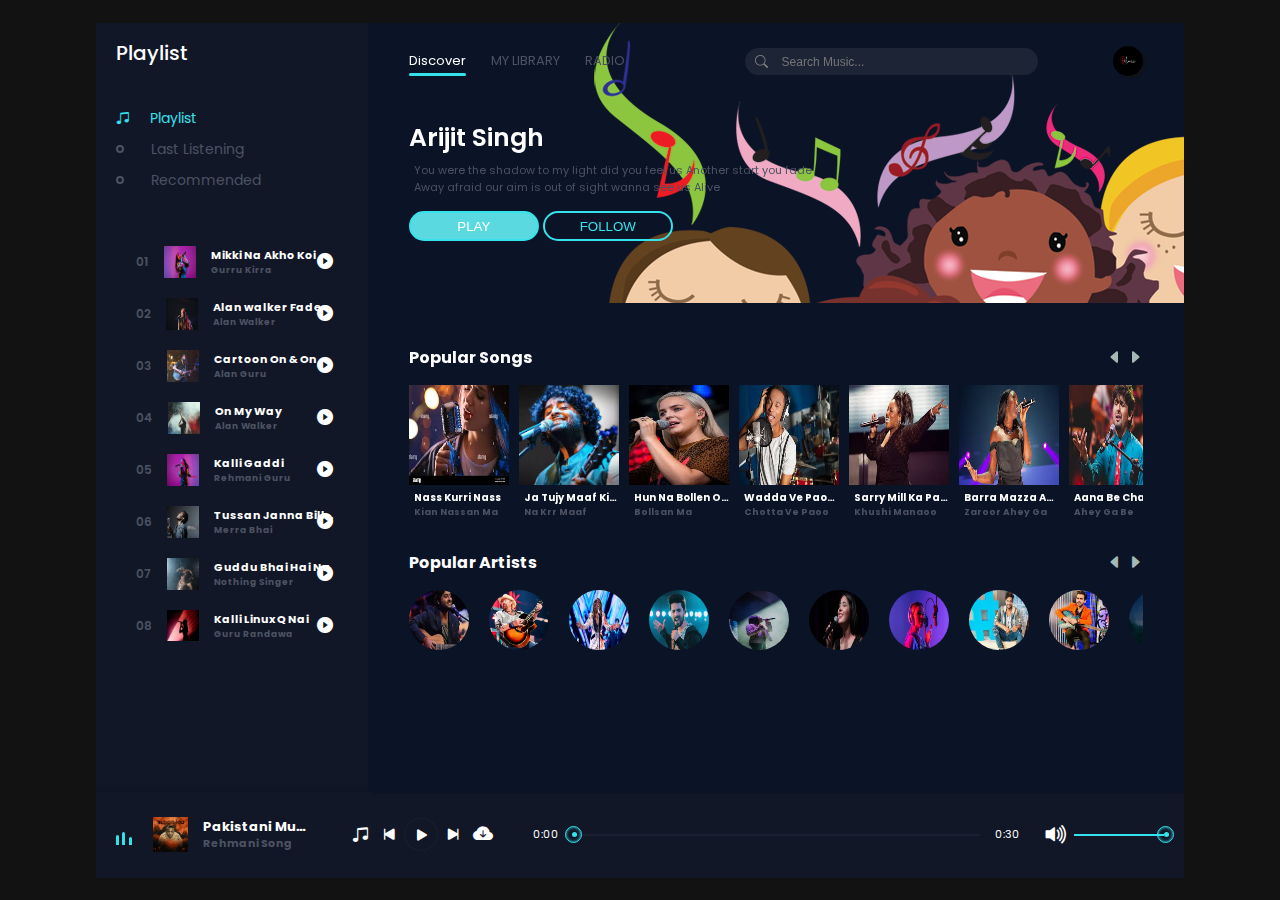
==== arjit.html @ b1fdf52d "Add Albums" ====
<!DOCTYPE html>
<html lang="en">
  <head>
    <meta charset="UTF-8" />
    <meta name="viewport" content="width=device-width, initial-scale=1.0" />
    <link rel="stylesheet" href="style.css" />
    <link
      rel="stylesheet"
      href="https://cdn.jsdelivr.net/npm/bootstrap-icons@1.10.5/font/bootstrap-icons.css"
    />
    <title>SPOTIFY CLONE</title>
    <style>
      header .song_side::before {
        position: absolute;
        width: 100%;
        height: 300px;
        background: url("arjit_bg.png");
        background-repeat: no-repeat;
        margin-left: 200px;
        margin-top: -20px;
        z-index: -1;
      }
    </style>
  </head>
  <body>
    <header>
      <div class="menu_side">
        <h1>Playlist</h1>
        <div class="playlist">
          <h4 class="active">
            <span></span><i class="bi bi-music-note-beamed"></i>Playlist
          </h4>
          <h4>
            <span></span><i class="bi bi-music-note-beamed"></i>Last Listening
          </h4>
          <h4>
            <span></span><i class="bi bi-music-note-beamed"></i>Recommended
          </h4>
        </div>
        <div class="menu_song">
          <li class="songItem">
            <span>01</span>
            <img src="img/1.jpg" alt="1 image" />
            <h5>
              On My Way <br />
              <div class="subtitle">Alan Walker</div>
            </h5>
            <i class="bi playListPlay bi-play-circle-fill" id="1"></i>
          </li>

          <!-- Next Song -->
          <li class="songItem">
            <span>02</span>
            <img src="img/1.jpg" alt="2 image" />
            <h5>
              On My Way <br />
              <div class="subtitle">Alan Walker</div>
            </h5>
            <i class="bi playListPlay bi-play-circle-fill" id="2"></i>
          </li>

          <li class="songItem">
            <span>03</span>
            <img src="img/1.jpg" alt="3 image" />
            <h5>
              On My Way <br />
              <div class="subtitle">Alan Walker</div>
            </h5>
            <i class="bi playListPlay bi-play-circle-fill" id="3"></i>
          </li>

          <li class="songItem">
            <span>04</span>
            <img src="img/1.jpg" alt="4 image" />
            <h5>
              On My Way <br />
              <div class="subtitle">Alan Walker</div>
            </h5>
            <i class="bi playListPlay bi-play-circle-fill" id="4"></i>
          </li>

          <li class="songItem">
            <span>05</span>
            <img src="img/1.jpg" alt="5 image" />
            <h5>
              On My Way <br />
              <div class="subtitle">Alan Walker</div>
            </h5>
            <i class="bi playListPlay bi-play-circle-fill" id="5"></i>
          </li>

          <li class="songItem">
            <span>06</span>
            <img src="img/1.jpg" alt="6 image" />
            <h5>
              On My Way <br />
              <div class="subtitle">Alan Walker</div>
            </h5>
            <i class="bi playListPlay bi-play-circle-fill" id="6"></i>
          </li>

          <li class="songItem">
            <span>07</span>
            <img src="img/1.jpg" alt="7 image" />
            <h5>
              On My Way <br />
              <div class="subtitle">Alan Walker</div>
            </h5>
            <i class="bi playListPlay bi-play-circle-fill" id="7"></i>
          </li>

          <li class="songItem">
            <span>08</span>
            <img src="img/1.jpg" alt="8 image" />
            <h5>
              On My Way <br />
              <div class="subtitle">Alan Walker</div>
            </h5>
            <i class="bi playListPlay bi-play-circle-fill" id="8"></i>
          </li>

          <li class="songItem">
            <span>09</span>
            <img src="img/1.jpg" alt="9 image" />
            <h5>
              On My Way <br />
              <div class="subtitle">Alan Walker</div>
            </h5>
            <i class="bi playListPlay bi-play-circle-fill" id="9"></i>
          </li>

          <li class="songItem">
            <span>10</span>
            <img src="img/1.jpg" alt="10 image" />
            <h5>
              On My Way <br />
              <div class="subtitle">Alan Walker</div>
            </h5>
            <i class="bi playListPlay bi-play-circle-fill" id="10"></i>
          </li>

          <li class="songItem">
            <span>11</span>
            <img src="img/1.jpg" alt="11 image" />
            <h5>
              On My Way <br />
              <div class="subtitle">Alan Walker</div>
            </h5>
            <i class="bi playListPlay bi-play-circle-fill" id="11"></i>
          </li>

          <li class="songItem">
            <span>12</span>
            <img src="img/1.jpg" alt="12 image" />
            <h5>
              On My Way <br />
              <div class="subtitle">Alan Walker</div>
            </h5>
            <i class="bi playListPlay bi-play-circle-fill" id="12"></i>
          </li>

          <li class="songItem">
            <span>13</span>
            <img src="img/13.jpg" alt="12 image" />
            <h5>
              On My Way <br />
              <div class="subtitle">Alan Walker</div>
            </h5>
            <i class="bi playListPlay bi-play-circle-fill" id="13"></i>
          </li>

          <li class="songItem">
            <span>14</span>
            <img src="img/1.jpg" alt="14 image" />
            <h5>
              On My Way <br />
              <div class="subtitle">Alan Walker</div>
            </h5>
            <i class="bi playListPlay bi-play-circle-fill" id="14"></i>
          </li>

          <li class="songItem">
            <span>15</span>
            <img src="img/1.jpg" alt="15 image" />
            <h5>
              On My Way <br />
              <div class="subtitle">Alan Walker</div>
            </h5>
            <i class="bi playListPlay bi-play-circle-fill" id="15"></i>
          </li>

          <li class="songItem">
            <span>16</span>
            <img src="img/1.jpg" alt="16 image" />
            <h5>
              On My Way <br />
              <div class="subtitle">Alan Walker</div>
            </h5>
            <i class="bi playListPlay bi-play-circle-fill" id="16"></i>
          </li>

          <li class="songItem">
            <span>17</span>
            <img src="img/1.jpg" alt="17 image" />
            <h5>
              On My Way <br />
              <div class="subtitle">Alan Walker</div>
            </h5>
            <i class="bi playListPlay bi-play-circle-fill" id="17"></i>
          </li>

          <li class="songItem">
            <span>18</span>
            <img src="img/1.jpg" alt="18 image" />
            <h5>
              On My Way <br />
              <div class="subtitle">Alan Walker</div>
            </h5>
            <i class="bi playListPlay bi-play-circle-fill" id="18"></i>
          </li>

          <li class="songItem">
            <span>19</span>
            <img src="img/1.jpg" alt="19 image" />
            <h5>
              On My Way <br />
              <div class="subtitle">Alan Walker</div>
            </h5>
            <i class="bi playListPlay bi-play-circle-fill" id="19"></i>
          </li>

          <li class="songItem">
            <span>20</span>
            <img src="img/1.jpg" alt="20 image" />
            <h5>
              On My Way <br />
              <div class="subtitle">Alan Walker</div>
            </h5>
            <i class="bi playListPlay bi-play-circle-fill" id="20"></i>
          </li>
        </div>
      </div>

      <div class="song_side">
        <nav>
          <ul>
            <li>Discover <span></span></li>
            <li>MY LIBRARY</li>
            <li>RADIO</li>
          </ul>
          <div class="search">
            <i class="bi bi-search"></i>
            <input type="text" placeholder="Search Music..." />
          </div>
          <div class="user">
            <img src="img/29.jpg" alt="" />
          </div>
        </nav>
        <div class="content">
          <h1>Arijit Singh</h1>
          <p>
            You were the shadow to my light did you feel us Another start you
            fade <br />
            Away afraid our aim is out of sight wanna see us Alive
          </p>
          <div class="buttons">
            <button>PLAY</button>
            <button>FOLLOW</button>
          </div>
        </div>

        <div class="popular_song">
          <div class="h4">
            <h4>Popular Songs</h4>
            <div class="btn_s">
              <i class="bi bi-caret-left-fill" id="pop_song_left"></i>
              <i class="bi bi-caret-right-fill" id="pop_song_right"></i>
            </div>
          </div>
          <div class="pop_song">
            <li class="songItem">
              <div class="img_play">
                <img src="img/1.jpg" alt="21 image" />
                <i class="bi playListPlay bi-play-circle-fill" id="21"></i>
              </div>
              <h5>
                On My Way <br />
                <div class="subtitle">Alan Walker</div>
              </h5>
            </li>

            <li class="songItem">
              <div class="img_play">
                <img src="img/1.jpg" alt="22 image" />
                <i class="bi playListPlay bi-play-circle-fill" id="22"></i>
              </div>
              <h5>
                On My Way <br />
                <div class="subtitle">Alan Walker</div>
              </h5>
            </li>

            <li class="songItem">
              <div class="img_play">
                <img src="img/1.jpg" alt="23 image" />
                <i class="bi playListPlay bi-play-circle-fill" id="23"></i>
              </div>
              <h5>
                On My Way <br />
                <div class="subtitle">Alan Walker</div>
              </h5>
            </li>

            <li class="songItem">
              <div class="img_play">
                <img src="img/1.jpg" alt="24 image" />
                <i class="bi playListPlay bi-play-circle-fill" id="24"></i>
              </div>
              <h5>
                On My Way <br />
                <div class="subtitle">Alan Walker</div>
              </h5>
            </li>

            <li class="songItem">
              <div class="img_play">
                <img src="img/1.jpg" alt="25 image" />
                <i class="bi playListPlay bi-play-circle-fill" id="25"></i>
              </div>
              <h5>
                On My Way <br />
                <div class="subtitle">Alan Walker</div>
              </h5>
            </li>

            <li class="songItem">
              <div class="img_play">
                <img src="img/1.jpg" alt="26 image" />
                <i class="bi playListPlay bi-play-circle-fill" id="26"></i>
              </div>
              <h5>
                On My Way <br />
                <div class="subtitle">Alan Walker</div>
              </h5>
            </li>

            <li class="songItem">
              <div class="img_play">
                <img src="img/1.jpg" alt="27 image" />
                <i class="bi playListPlay bi-play-circle-fill" id="27"></i>
              </div>
              <h5>
                On My Way <br />
                <div class="subtitle">Alan Walker</div>
              </h5>
            </li>

            <li class="songItem">
              <div class="img_play">
                <img src="img/1.jpg" alt="28 image" />
                <i class="bi playListPlay bi-play-circle-fill" id="28"></i>
              </div>
              <h5>
                On My Way <br />
                <div class="subtitle">Alan Walker</div>
              </h5>
            </li>

            <li class="songItem">
              <div class="img_play">
                <img src="img/1.jpg" alt="29 image" />
                <i class="bi playListPlay bi-play-circle-fill" id="29"></i>
              </div>
              <h5>
                On My Way <br />
                <div class="subtitle">Alan Walker</div>
              </h5>
            </li>

            <li class="songItem">
              <div class="img_play">
                <img src="img/1.jpg" alt="30 image" />
                <i class="bi playListPlay bi-play-circle-fill" id="30"></i>
              </div>
              <h5>
                On My Way <br />
                <div class="subtitle">Alan Walker</div>
              </h5>
            </li>
          </div>
        </div>

        <div class="popular_artists">
          <div class="h4">
            <h4>Popular Artists</h4>
            <div class="btn_s">
              <i class="bi bi-caret-left-fill" id="pop_art_left"></i>
              <i class="bi bi-caret-right-fill" id="pop_art_right"></i>
            </div>
          </div>
          <div class="item Artists_bx">
            <li>
              <img src="img/arjit_sing.jpg" alt="" />
            </li>

            <li>
              <img src="img/cartoon.jpg" alt="" />
            </li>

            <li>
              <img src="img/kalla.jpg" alt="" />
            </li>

            <li>
              <img src="img/kalli.jpg" alt="" />
            </li>

            <li>
              <img src="img/chall.jpg" alt="" />
            </li>

            <li>
              <img src="img/challi.jpg" alt="" />
            </li>

            <li>
              <img src="img/dinalli.jpg" alt="" />
            </li>

            <li>
              <img src="img/gilgit.jpg" alt="" />
            </li>

            <li>
              <img src="img/imran.jpg" alt="" />
            </li>

            <li>
              <img src="img/jaa.jpg" alt="" />
            </li>

            <li>
              <img src="img/jackson.jpg" alt="" />
            </li>

            <li>
              <img src="img/oyee.jpg" alt="" />
            </li>

            <li>
              <img src="img/naina.jpg" alt="" />
            </li>

            <li>
              <img src="img/micle.jpg" alt="" />
            </li>

            <li>
              <img src="img/jaa.jpg" alt="" />
            </li>

            <li>
              <img src="img/chall.jpg" alt="" />
            </li>

            <li>
              <img src="img/micle.jpg" alt="" />
            </li>

            <li>
              <img src="img/cartoon.jpg" alt="" />
            </li>
          </div>
        </div>
      </div>

      <div class="master_play">
        <div class="wave" id="wave">
          <div class="wave1"></div>
          <div class="wave1"></div>
          <div class="wave1"></div>
        </div>
        <img src="img/9.jpg" alt="" id="poster_master_play" />
        <h5 id="title">
          Pakistani Munda
          <div class="subtitle">Rehmani Song</div>
        </h5>
        <div class="icon">
          <i class="bi shuffle bi-music-note-beamed">next</i>
          <i class="bi bi-skip-start-fill" id="back"></i>
          <i class="bi bi-play-fill" id="masterPlay"></i>
          <i class="bi bi-skip-end-fill" id="next"></i>
          <a href="" download id="download_music"
            ><i class="bi bi-cloud-arrow-down-fill"></i
          ></a>
        </div>
        <span id="currentStart">0:00</span>
        <div class="bar">
          <input type="range" id="seek" min="0" max="100" />
          <div class="bar2" id="bar2"></div>
          <div class="dot"></div>
        </div>
        <span id="currentEnd">0:30</span>
        <div class="vol">
          <i class="bi bi-volume-up-fill" id="vol_icon"></i>
          <input type="range" min="0" max="100" id="vol" />
          <div class="vol_bar"></div>
          <div class="dot" id="vol_dot"></div>
        </div>
      </div>
    </header>
    <script src="arijit.js"></script>
  </body>
</html>
---- style.css ----
/** Google Font 'Poppins' */

@import url('https://fonts.googleapis.com/css2?family=Poppins:ital,wght@0,100;0,200;0,300;0,400;0,500;0,600;0,700;0,800;0,900;1,100;1,200;1,300;1,400;1,500;1,600;1,700;1,800;1,900&display=swap');


* {
    padding: 0;
    margin: 0;
    box-sizing: border-box;
}

body {
    font-family: "Poppins", sans-serif;
    width: 100%;
    height: 100vh;
    background: #121213;
    display: grid;
    place-items: center;
}

header {
    position: relative;
    width: 85%;
    height: 95%;
    /* border: 1px solid #fff; */
    display: flex;
    flex-wrap: wrap;
    overflow: hidden;
}

header .menu_side,
.song_side {
    width: 25%;
    height: 90%;
    /* border: 1px solid #fff; */
    background: #111727;
    box-shadow: 5px 0px 2px #090f1f;
    color: #fff;
}

header .song_side {
    width: 75%;
    background: #0b1327;
}

header .master_play {
    width: 100%;
    height: 10%;
    /* border: 1px solid #fff; */
    background: #111727;
    box-shadow: 0px 3px 8px #090f1f;
}

header .menu_side h1 {
    font-size: 20px;
    margin: 15px 0px 0px 20px;
    font-weight: 500;
}

header .menu_side .playlist {
    margin: 40px 0px 0px 20px;
}

header .menu_side .playlist h4 {
    font-size: 14px;
    font-weight: 400;
    padding-bottom: 10px;
    color: #4c5262;
    cursor: pointer;
    display: flex;
    align-items: center;
    transition: .3s linear;
}


header .menu_side .playlist h4:hover {
    color: #fff;
}

header .menu_side .playlist h4 span {
    position: relative;
    margin-right: 35px;
}

header .menu_side .playlist h4 span::before {
    content: '';
    position: absolute;
    width: 4px;
    height: 4px;
    border: 2px solid #4c5262;
    border-radius: 50%;
    top: -4px;
    transition: .3s linear;
}

header .menu_side .playlist h4:hover span::before {
    border: 2px solid #fff;
}


header .menu_side .playlist h4 .bi {
    display: none;
}

header .menu_side .playlist .active {
    color: #36e2ec;
}

header .menu_side .playlist .active span {
    display: none;
}

header .menu_side .playlist .active .bi {
    display: flex;
    margin-right: 20px;
}

header .menu_side .menu_song {
    width: 100%;
    height: 420px;
    /* border: 1px solid #fff; */
    margin-top: 20px;
    padding: 20px;
    overflow: auto;
}

header .menu_side .menu_song::-webkit-scrollbar {
    display: none;
}


header .menu_side .menu_song li {
    list-style-type: none;
    position: relative;
    padding: 5px 0px 5px 20px;
    display: flex;
    align-items: center;
    margin-bottom: 10px;
    cursor: pointer;
    transition: .3s linear;
}

header .menu_side .menu_song li:hover {
    background: rgb(105, 105, 105, .1);
}

header .menu_side .menu_song li span {
    font-size: 12px;
    font-weight: 600;
    color: #4c5262;
}

header .menu_side .menu_song li img {
    width: 32px;
    height: 32px;
    margin-left: 15px;
}

header .menu_side .menu_song li h5 {
    font-size: 11px;
    margin-left: 15px;
    width: 120px;
    /* border: 1px solid #fff; */
    overflow: hidden;
    text-overflow: ellipsis;
    white-space: nowrap;
}

header .menu_side .menu_song li .subtitle {
    font-size: 9px;
    color: #4c5262;
}

header .menu_side .menu_song li .bi {
    position: absolute;
    right: 15px;
}

header .master_play {
    display: flex;
    align-items: center;
    padding: 0px 20px;
}

header .master_play .wave {
    width: 30px;
    height: 30px;
    /* border: 1px solid #fff; */
    padding-bottom: 5px;
    display: flex;
    align-items: flex-end;
    margin-right: 10px;
}

header .master_play .wave .wave1 {
    width: 3px;
    height: 10px;
    background: #36e2e6;
    margin-right: 3px;
    border-radius: 10px 10px 0px 0px;
    /* animation: wave .3s linear infinite; */
}

header .master_play .wave .wave1:nth-child(2) {
    height: 13px;
    margin-right: 3.5px;
    animation-delay: .4s;
}

header .master_play .wave .wave1:nth-child(3) {
    height: 8px;
    animation-delay: .8s;
}


/* javaScript Classes */
header .master_play .active1 .wave1 {
    animation: wave .5s linear infinite;
}

header .master_play .active1 .wave1:nth-child(2) {
    animation-delay: .4s;
}

header .master_play .active1 .wave1:nth-child(3) {
    animation-delay: .8s;
}




@keyframes wave {
    0% {
        height: 10px;
    }

    50% {
        height: 15px;
    }

    100% {
        height: 10px;
    }

}


header .master_play img {
    width: 35px;
    height: 35px;
}


header .master_play h5 {
    width: 120px;
    /* border: 1px solid #fff; */
    margin-left: 15px;
    color: #fff;
    line-height: 17px;
    overflow: hidden;
    text-overflow: ellipsis;
    white-space: nowrap;
    font-size: 13px;
}

header .master_play h5 .subtitle {
    font-size: 11px;
    color: #4c5262;
    width: 100%;
    overflow: hidden;
    text-overflow: ellipsis;
    white-space: nowrap;
}


header .master_play .icon {
    font-size: 20px;
    color: #fff;
    margin: 0px 20px 0px 40px;
    outline: none;
    display: flex;
    align-items: center;

}


header .master_play .icon .bi {
    cursor: pointer;
    outline: none;
}

header .master_play .icon .shuffle {
    font-size: 17px;
    margin-right: 10px;
    width: 17.5px;
    overflow: hidden;
    display: flex;
    align-items: center;
}

header .master_play .icon #download_music {
    text-decoration: none;
    color: #fff;
    font-size: 20px;
    margin-left: 10px;
}

header .master_play .icon .bi:nth-child(3) {
    border: 1px solid rgb(105, 105, 105, .1);
    border-radius: 50%;
    padding: 1px 5px 0px 7px;
    margin: 0px 5px;
}

header .master_play span {
    color: #fff;
    width: 32px;
    /* border: 1px solid #fff; */
    font-size: 11px;
    font-weight: 400;
}

header .master_play #currentStart {
    margin: 0px 0px 0px 20px;
}

header .master_play .bar {
    position: relative;
    width: 43%;
    height: 2px;
    background: rgb(105, 105, 170, .1);
    margin: 0px 15px 0px 10px;
}

header .master_play .bar .bar2 {
    position: absolute;
    background: #36e2ec;
    width: 0%;
    height: 100%;
    top: 0;
    transition: 1s linear;
}

header .master_play .bar .dot {
    position: absolute;
    width: 5px;
    height: 5px;
    background: #36e2ec;
    border-radius: 50%;
    left: 0%;
    top: -1.5px;
    transition: 1s linear;
}

header .master_play .bar .dot::before {
    content: '';
    position: absolute;
    width: 15px;
    height: 15px;
    border: 1px solid #36e2ec;
    border-radius: 50%;
    left: -7px;
    top: -5.8px;
    box-shadow: inset 0px 0px 3px #36e2ec;
}

header .master_play .bar input {
    position: absolute;
    width: 100%;
    top: -7px;
    left: 0;
    cursor: pointer;
    z-index: 999999999999999999999999999999999999999999999999999;
    /* transition: 3s linear; */
    opacity: 0;
}

header .master_play .vol {
    position: relative;
    width: 100px;
    height: 2px;
    background: rgb(105, 105, 170, .1);
    margin-left: 50px;
}

header .master_play .vol .bi {
    position: absolute;
    color: #fff;
    font-size: 25px;
    top: -17px;
    left: -30px;
}

header .master_play .vol input {
    position: absolute;
    width: 100%;
    top: -8px;
    left: 0;
    cursor: pointer;
    z-index: 999999999999999999999999999999999;
    opacity: 0;
}

header .master_play .vol .vol_bar {
    position: absolute;
    background: #36e2ec;
    width: 100%;
    height: 100%;
    top: 0;
    transition: 1s linear;
}

header .master_play .vol .dot {
    position: absolute;
    width: 5px;
    height: 5px;
    background: #36e2ec;
    border-radius: 50%;
    left: 100%;
    top: -1.5px;
    transition: 1s linear;
}

header .master_play .vol .dot::before {
    content: '';
    position: absolute;
    width: 15px;
    height: 15px;
    border: 1px solid #36e2ec;
    border-radius: 50%;
    left: -7px;
    top: -5.8px;
    box-shadow: inset 0px 0px 3px #36e2ec;
}

header .song_side {
    z-index: 2;
}

header .song_side::before {
    content: '';
    position: absolute;
    width: 100%;
    height: 300px;
    background: url('bg.png');
    background-repeat: no-repeat;
    margin-left: 300px;
    margin-top: -40px;
    z-index: -1;
}

header .song_side nav {
    width: 90%;
    height: 10%;
    /* border: 1px solid #fff; */
    margin: auto;
    display: flex;
    align-items: center;
    justify-content: space-between;
}

header .song_side nav ul {
    display: flex;
}

header .song_side nav ul li {
    list-style: none;
    position: relative;
    font-size: 13px;
    color: #4c5262;
    margin-right: 25px;
    cursor: pointer;
    transition: .3s linear;
}

header .song_side nav ul li:hover {
    color: #fff;
}

header .song_side nav ul li:nth-child(1) {
    color: #fff;
}

header .song_side nav ul li span {
    position: absolute;
    width: 100%;
    height: 2.5px;
    background: #36e2ec;
    bottom: -5px;
    left: 0;
    border-radius: 20px;
}

header .song_side nav .search {
    position: relative;
    width: 40%;
    padding: 1px 10px;
    border-radius: 20px;
    /* border: 1px solid #fff; */
    color: grey;
}

header .song_side nav .search::before {
    content: '';
    position: absolute;
    width: 100%;
    height: 100%;
    background: rgb(184, 184, 184, .1);
    border-radius: 20px;
    backdrop-filter: blur(5px);
    z-index: -1;
}

header .song_side nav .search .bi {
    font-size: 13px;
    padding: 3px 0px 0px 10px;
}

header .song_side nav .search input {
    background: none;
    border: none;
    outline: none;
    padding: 0px 10px;
    color: #fff;
    font-size: 12px;
}

header .song_side nav .user {
    position: relative;
    width: 30px;
    height: 30px;
    /* border: 1px solid #fff; */
    border-radius: 50%;
    cursor: pointer;
}

header .song_side nav img {
    width: 100%;
    height: 100%;
    border-radius: 50%;
    box-shadow: 2px 2px 2px #121213;
}

header .song_side .content {
    width: 90%;
    height: 30%;
    /* border: 1px solid #fff; */
    margin: auto;
    padding-top: 20px;
    /* color: #fff; */
}

header .song_side .content h1 {
    font-size: 25px;
    font-weight: 600;
}

header .song_side .content p {
    font-size: 11px;
    font-weight: 400;
    color: #4c5262;
    margin: 5px;
}

header .song_side .content .buttons {
    margin-top: 15px;
}

header .song_side .content .buttons button {
    width: 130px;
    height: 30px;
    border: 2px solid #36e2ec;
    outline: none;
    border-radius: 20px;
    background: #5adae0;
    color: #fff;
    cursor: pointer;
    transition: .3s linear;
}

header .song_side .content .buttons button:hover {
    background: none;
    color: #36e2ec;
}

header .song_side .content .buttons button:nth-child(2) {
    background: none;
    color: #36e2ec;
}

header .song_side .content .buttons button:nth-child(2):hover {
    background: #36e2ec;
    color: #fff;
}


header .song_side .popular_song {
    width: 90%;
    height: auto;
    margin: auto;
    margin-top: 15px;
    /* border: 1px solid #fff; */
}

header .song_side .popular_song .h4 {
    display: flex;
    align-items: center;
    justify-content: space-between;
}

header .song_side .popular_song .h4 .bi {
    color: #a4b8b4;
    cursor: pointer;
    transition: .3s linear;
}

header .song_side .popular_song .h4 .bi:hover {
    color: #fff;
}

header .song_side .popular_song .pop_song {
    width: 100%;
    height: 150px;
    margin-top: 15px;
    display: flex;
    /* border: 1px solid #fff; */
    overflow: auto;
    scroll-behavior: smooth;
}

header .song_side .popular_song .pop_song::-webkit-scrollbar {
    display: none;
}

header .song_side .popular_song .pop_song li {
    min-width: 100px;
    height: 140px;
    list-style-type: none;
    margin-right: 10px;
    transition: .3s linear;
}

header .song_side .popular_song .pop_song li:hover {
    background: rgb(105, 105, 170, .1);
}

header .song_side .popular_song .pop_song li .img_play {
    position: relative;
    width: 100px;
    height: 100px;
    display: flex;
    align-items: center;
    justify-content: center;
    cursor: pointer;
}

header .song_side .popular_song .pop_song li .img_play img {
    width: 100%;
    height: 100%;
}

header .song_side .popular_song .pop_song li .img_play .bi {
    position: absolute;
    font-size: 20px;
    cursor: pointer;
    transition: .3s linear;
    opacity: 0;
}

header .song_side .popular_song .pop_song li:hover .img_play .bi {
    opacity: 1;
}

header .song_side .popular_song .pop_song li h5 {
    padding: 5px 0px 0px 5px;
    line-height: 15px;
    font-size: 10px;
    width: 100px;
    overflow: hidden;
    white-space: nowrap;
    text-overflow: ellipsis;
}

header .song_side .popular_song .pop_song li h5 .subtitle {
    font-size: 9px;
    overflow: hidden;
    white-space: nowrap;
    text-overflow: ellipsis;
    color: #4c5262;
}


header .song_side .popular_artists {
    width: 90%;
    height: auto;
    /* border: 1px solid #fff; */
    margin: auto;
    margin-top: 15px;
}


header .song_side .popular_artists .h4 {
    display: flex;
    align-items: center;
    justify-content: space-between;
}

header .song_side .popular_artists .h4 .bi {
    color: #a4b8b4;
    cursor: pointer;
    transition: .3s linear;
}

header .song_side .popular_artists .h4 .bi:hover {
    color: #fff;
}

header .song_side .popular_artists .item {
    width: 100%;
    height: auto;
    margin-top: 15px;
    display: flex;
    overflow: auto;
    scroll-behavior: smooth;
}

header .song_side .popular_artists .item::-webkit-scrollbar {
    display: none;
}



header .song_side .popular_artists .item li {
    list-style-type: none;
    position: relative;
    min-width: 60px;
    height: 60px;
    border-radius: 50%;
    margin-right: 20px;
    cursor: pointer;
}

header .song_side .popular_artists .item li img {
    width: 100%;
    height: 100%;
    border-radius: 50%;
}
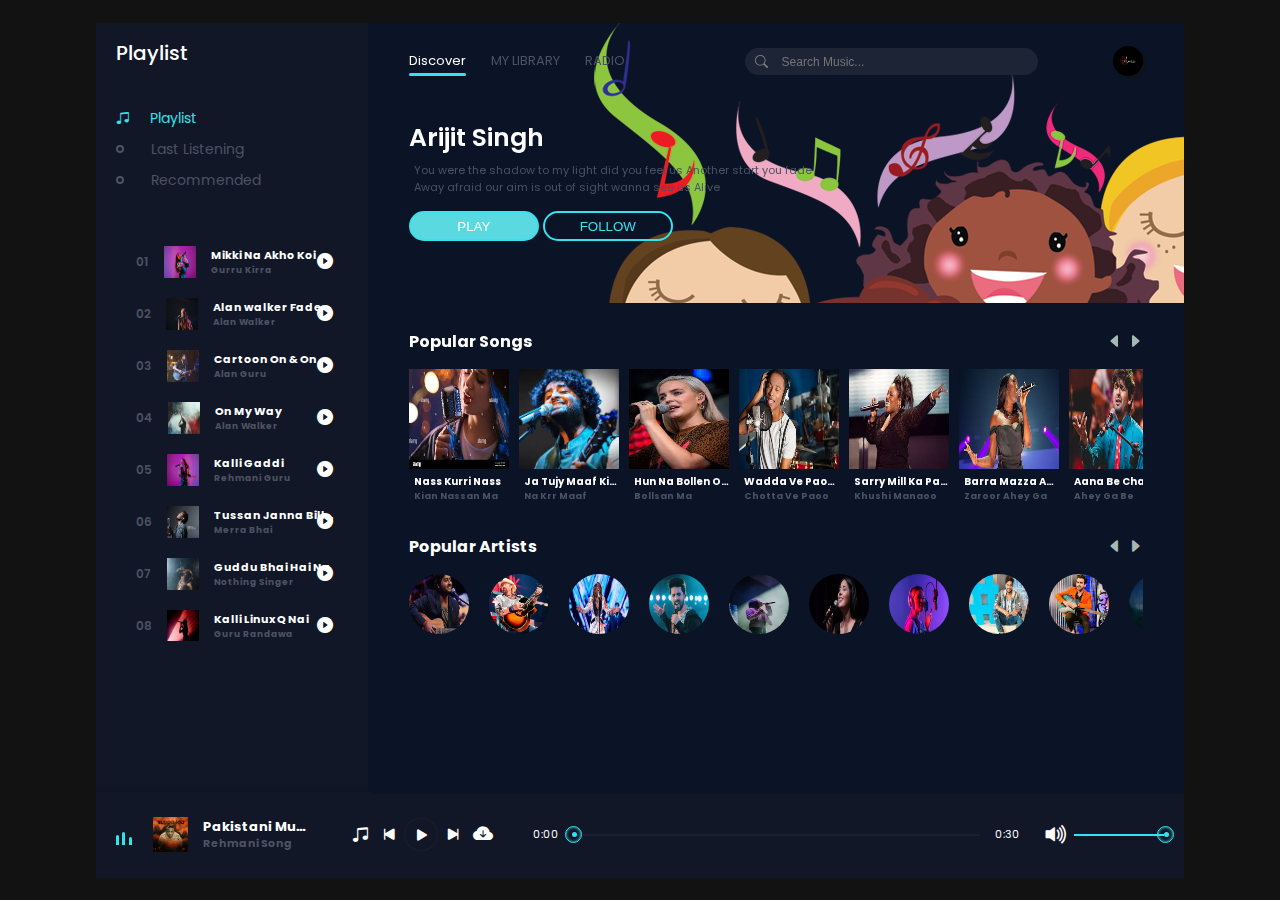
==== commit c4ad38f6: "Responsiveness Done" ====
--- a/arjit.html
+++ b/arjit.html
@@ -3,12 +3,16 @@
   <head>
     <meta charset="UTF-8" />
     <meta name="viewport" content="width=device-width, initial-scale=1.0" />
+    <link rel="icon" href="spotify.png" type="image/x-icon">
     <link rel="stylesheet" href="style.css" />
+    <link rel="stylesheet" href="arijit_media.css" />
+
     <link
       rel="stylesheet"
       href="https://cdn.jsdelivr.net/npm/bootstrap-icons@1.10.5/font/bootstrap-icons.css"
     />
-    <title>SPOTIFY CLONE</title>
+    <title>Spotify - Web Player: Music for everyone</title>
+
     <style>
       header .song_side::before {
         position: absolute;
@@ -25,6 +29,7 @@
   <body>
     <header>
       <div class="menu_side">
+        <h6 id="menu_list_active_button"><i class="bi bi-music-note-list"></i></h6>
         <h1>Playlist</h1>
         <div class="playlist">
           <h4 class="active">
@@ -510,5 +515,26 @@
       </div>
     </header>
     <script src="arijit.js"></script>
+    <script>
+      // Menubar Button Functionality
+      let menu_list_active_button = document.getElementById('menu_list_active_button');
+      // Menubar Box Target
+      let menu_side = document.getElementsByClassName('menu_side')[0];
+  
+      // Menubar Button Functionality when user click the button the menu_side open...
+      menu_list_active_button.addEventListener('click', () => {
+        menu_side.style.transform = "unset";
+        menu_list_active_button.style.opacity = 0;
+      })
+      // When user click the any side of the screen the menu_side close...
+      let song_side = document.getElementsByClassName('song_side')[0];
+  
+      song_side.addEventListener('click', () => {
+        menu_side.style.transform = "translateX(-100%)";
+        menu_list_active_button.style.opacity = 1;
+      });
+  
+  
+    </script>
   </body>
 </html>
--- a/style.css
+++ b/style.css
@@ -71,6 +71,11 @@
     align-items: center;
     transition: .3s linear;
 }
+
+header .menu_side h6 {
+    display: none;
+}
+
 
 
 header .menu_side .playlist h4:hover {
@@ -510,6 +515,55 @@
     backdrop-filter: blur(5px);
     z-index: -1;
 }
+
+header .song_side nav .search .search_results {
+    position: absolute;
+    width: 100%;
+    height: 200px;
+    margin-top: 10px;
+    border-radius: 10px;
+    /* border: 1px solid #fff; */
+    overflow: auto;
+}
+
+header .song_side nav .search .search_results::-webkit-scrollbar {
+    display: none;
+}
+
+header .song_side nav .search .search_results .card {
+    width: 100%;
+    min-height: 45px;
+    /* border: 1px solid #fff; */
+    display: flex;
+    align-items: center;
+    background: rgb(184, 184, 184, .1);
+    margin-bottom: 5px;
+    text-decoration: none;
+    display: none;
+}
+
+header .song_side nav .search .search_results .card img {
+    width: 35px;
+    height: 35px;
+    border-radius: 5px;
+}
+
+header .song_side nav .search .search_results .card .content {
+    width: 80%;
+    height: 100%;
+    /* border: 1px solid #fff; */
+    padding: 0;
+    font-size: 13px;
+    font-weight: 600;
+    color: #fff;
+}
+
+header .song_side nav .search .search_results .card .content .subtitle {
+    font-size: 11px;
+    color: #a4a8b4;
+    font-weight: 500;
+}
+
 
 header .song_side nav .search .bi {
     font-size: 13px;
@@ -744,4 +798,97 @@
     width: 100%;
     height: 100%;
     border-radius: 50%;
+}
+
+/* Login Style */
+
+header .left_bx1,
+.right_bx1 {
+    position: relative;
+    width: 65%;
+    height: 100%;
+    /* border: 1px solid #fff; */
+    background: #0b1320;
+    display: flex;
+    align-items: center;
+    justify-content: center;
+}
+
+header .left_bx1 {
+    width: 35%;
+    background: #fff;
+    /* box-shadow: 5px 0px 2px #090f1f; */
+}
+
+header .left_bx1 .content {
+    width: 75%;
+    height: auto;
+    /* border: 1px solid #000; */
+    border: none;
+    padding: 25px 20px;
+    background: #fff;
+}
+
+header .left_bx1 .content .card {
+    width: 100%;
+    display: flex;
+    align-items: flex-start;
+    flex-direction: column;
+    justify-content: center;
+    margin-top: 20px;
+}
+
+header .left_bx1 .content .card label {
+    font-size: 14px;
+}
+
+header .left_bx1 .content .card input {
+    width: 100%;
+    padding: 6px 10px;
+    border: 1px solid rgb(154, 154, 154);
+    background: rgb(238, 238, 238);
+    margin-top: 5px;
+}
+
+header .left_bx1 .content .submit {
+    margin-top: 30px;
+    padding: 8px 20px;
+    color: #fff;
+    background: #111727;
+    width: 100%;
+    cursor: pointer;
+}
+
+header .left_bx1 .content .check {
+    display: flex;
+    align-items: center;
+    margin-top: 10px;
+}
+
+header .left_bx1 .content .check span {
+    margin-left: 5px;
+    font-size: 13px;
+}
+
+header .left_bx1 .content p {
+    margin-top: 90px;
+    text-align: center;
+    font-size: 13px;
+}
+
+header .left_bx1 .content p a {
+    text-decoration: none;
+    color: #5adae0;
+    font-weight: bold;
+}
+
+header .right_bx1 h3{
+   position: absolute;
+   background: #5adae0;
+   color: #000;
+   right: 0;
+   bottom: 20px;
+   padding: 3px 10px;
+   border-radius: 5px 0px 0px 5px;
+   font-size: 13px;
 }--- a/arijit_media.css
+++ b/arijit_media.css
@@ -0,0 +1,153 @@
+@media only screen and (max-width: 1300px) {
+    header .song_side .popular_song {
+        margin-top: -1px;
+    }
+}
+
+
+@media only screen and (max-width: 930px) {
+    header .menu_side {
+        width: 44%;
+        position: absolute;
+        z-index: 999;
+        transition: 1s linear;
+        transform: translateX(-100%);
+    }
+
+
+
+    header .song_side {
+        width: 100%;
+    }
+
+    header .master_play {
+        position: absolute;
+        bottom: 0;
+    }
+
+    header .menu_side h6 {
+        position: absolute;
+        right: -40px;
+        bottom: 10px;
+        width: 40px;
+        height: 40px;
+        background: #111727;
+        border-radius: 0px 10px 10px 0px;
+        display: flex;
+        align-items: center;
+        justify-content: center;
+        font-size: 18px;
+        cursor: pointer;
+        transition: 1s linear;
+    }
+
+}
+
+
+@media only screen and (max-width: 680px) {
+
+    header {
+        width: 100%;
+        height: 100vh;
+    }
+
+    header .song_side nav ul li {
+        font-size: 11px;
+        color: #4c5262;
+        margin-right: 10px;
+
+    }
+
+    header .song_side nav .search {
+        width: auto;
+    }
+
+    header .menu_side {
+        width: 60%;
+    }
+
+    header .master_play {
+        z-index: 99999999999999999999999;
+    }
+
+    header .master_play .icon {
+        position: absolute;
+        top: -40px;
+        right: 30%;
+    }
+
+    header .master_play .icon::before {
+        content: '';
+        position: absolute;
+        width: 200px;
+        height: 180px;
+        background: #111727;
+        z-index: -1;
+        border-radius: 50% 50% 0% 0%;
+        left: -20%;
+        box-shadow: 0px -11px 20px -17px #000;
+    }
+
+    header .master_play .wave {
+        position: absolute;
+        top: -90px;
+        width: 40px;
+        height: 40px;
+        right: 40%;
+    }
+
+    header .master_play .wave .wave1 {
+        width: 8px;
+    }
+}
+
+
+@media only screen and (max-width: 470px) {
+    header .song_side nav .search {
+        display: flex;
+        width: 150px;
+        margin-right: 5px;
+    }
+
+    header .master_play .wave {
+        right: 44%;
+    }
+
+    header .menu_side {
+        width: 71%;
+    }
+
+    header .song_side::before {
+        margin-left: 4px;
+    }
+
+    header .song_side .popular_song {
+        margin-top: 40px;
+    }
+}
+
+@media only screen and (max-width: 412px) {
+    header .song_side nav ul li {
+        font-size: 10px;
+    }
+
+    header .song_side nav .search {
+        width: 140px;
+    }
+
+    header .song_side nav ul li {
+        font-size: 7px;
+    }
+
+    header .song_side .popular_song {
+        margin-top: 98px;
+    }
+
+    header .master_play .wave {
+        right: 45%;
+    }
+
+    header .menu_side {
+        width: 79%;
+    }
+}